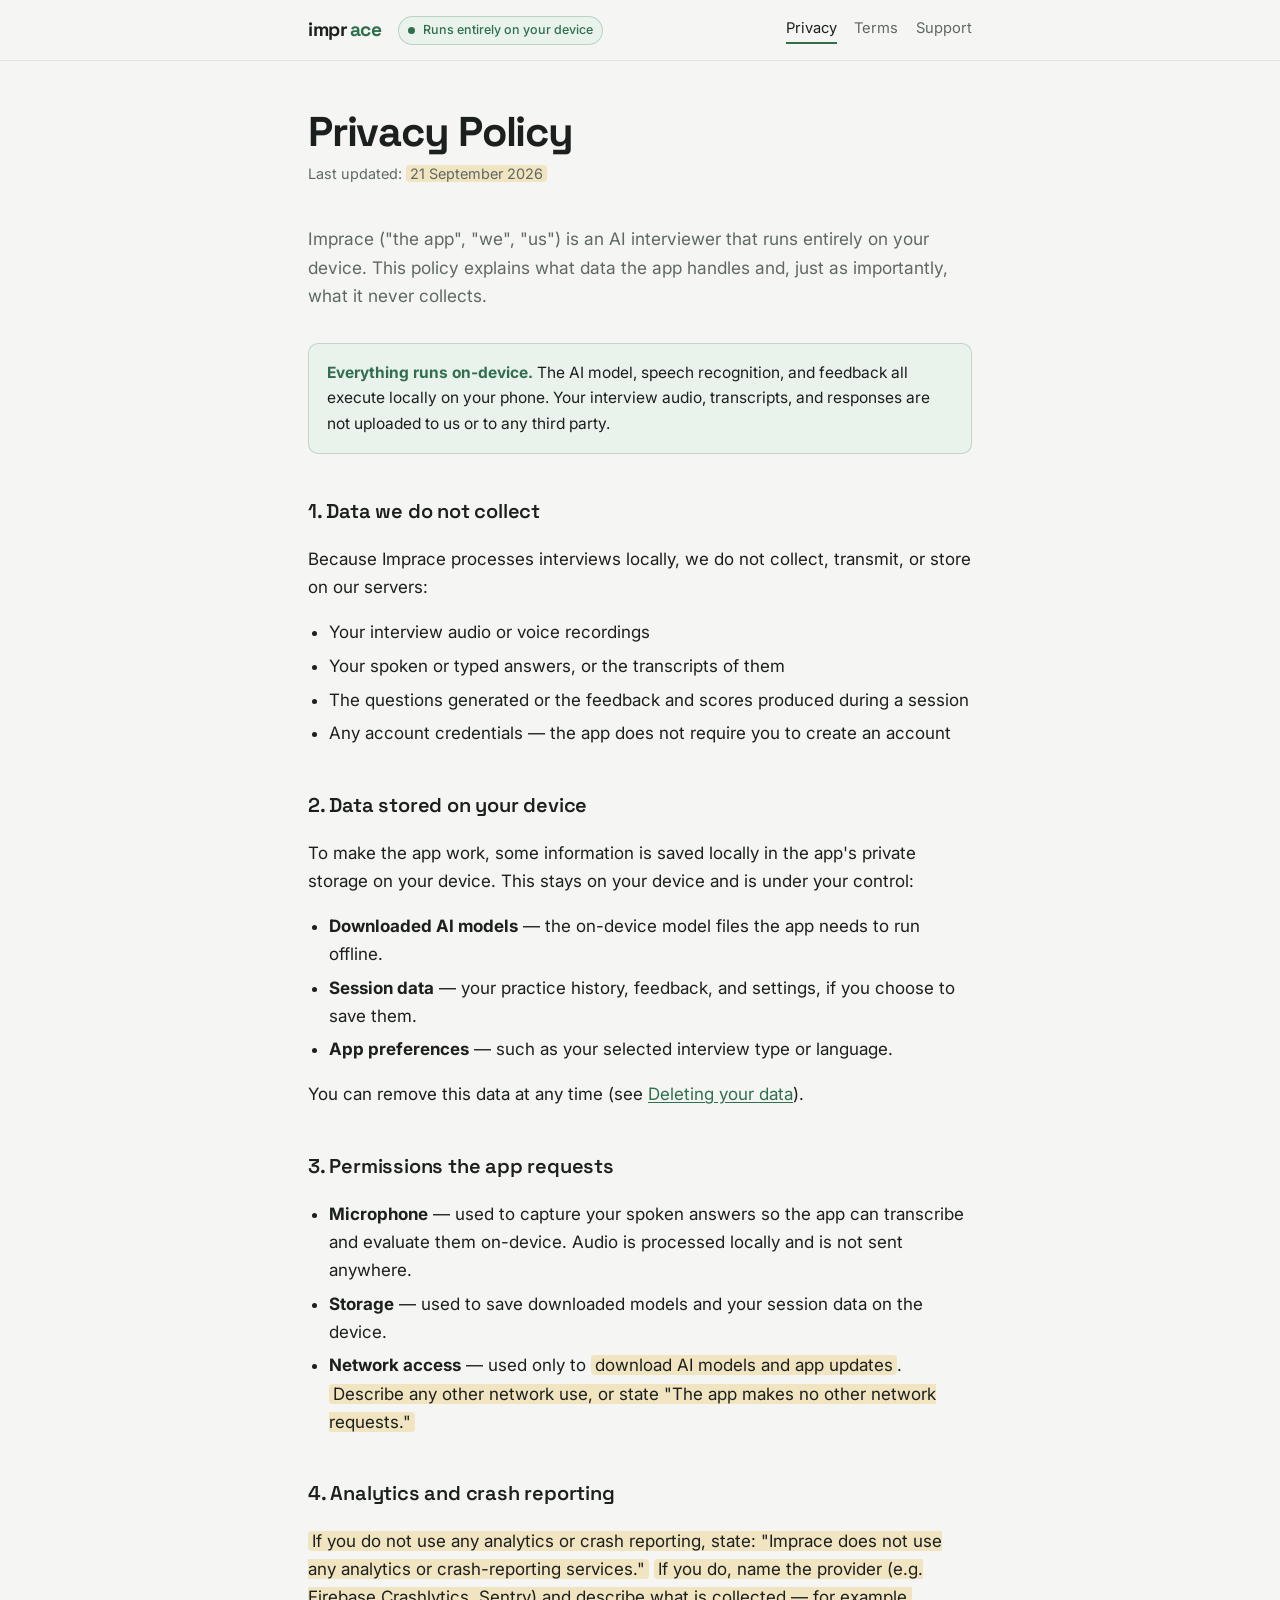
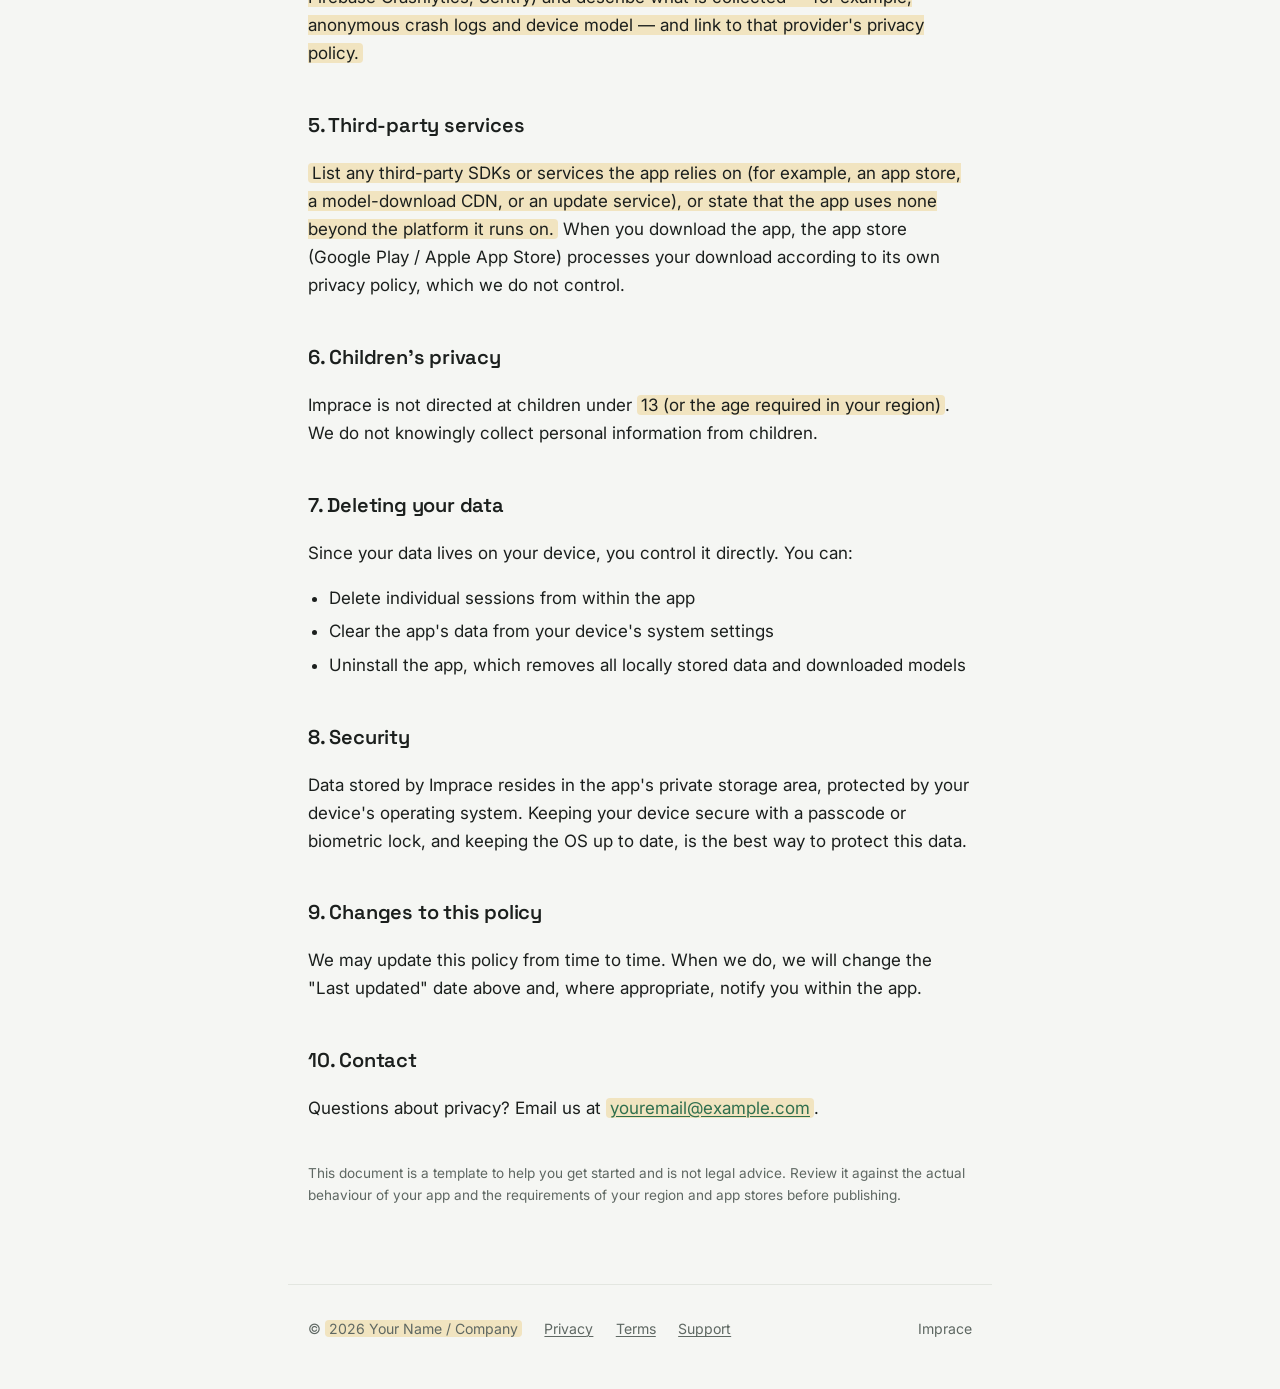
==== privacy-policy.html @ 3a984e1f "Add legal and support pages" ====
<!DOCTYPE html>
<html lang="en">
<head>
  <meta charset="UTF-8" />
  <meta name="viewport" content="width=device-width, initial-scale=1, viewport-fit=cover" />
  <title>Privacy Policy — Imprace</title>
  <meta name="description" content="Imprace privacy policy. Imprace processes interviews entirely on your device." />
  <link rel="stylesheet" href="style.css" />
</head>
<body>
  <header class="site-header">
    <div class="bar">
      <a class="brand" href="index.html">impr<span class="dot">ace</span></a>
      <span class="ondevice"><span class="led"></span> Runs entirely on your device</span>
      <nav class="pages">
        <a href="privacy-policy.html" aria-current="page">Privacy</a>
        <a href="terms-of-service.html">Terms</a>
        <a href="support.html">Support</a>
      </nav>
    </div>
  </header>

  <main>
    <h1 class="page-title">Privacy Policy</h1>
    <p class="updated">Last updated: <span class="fill">21 September 2026</span></p>

    <p class="lede">
      Imprace ("the app", "we", "us") is an AI interviewer that runs entirely on your
      device. This policy explains what data the app handles and, just as importantly,
      what it never collects.
    </p>

    <div class="callout">
      <strong>Everything runs on-device.</strong> The AI model, speech recognition, and
      feedback all execute locally on your phone. Your interview audio, transcripts, and
      responses are not uploaded to us or to any third party.
    </div>

    <h2>1. Data we do not collect</h2>
    <p>Because Imprace processes interviews locally, we do not collect, transmit, or store on our servers:</p>
    <ul>
      <li>Your interview audio or voice recordings</li>
      <li>Your spoken or typed answers, or the transcripts of them</li>
      <li>The questions generated or the feedback and scores produced during a session</li>
      <li>Any account credentials — the app does not require you to create an account</li>
    </ul>

    <h2>2. Data stored on your device</h2>
    <p>
      To make the app work, some information is saved locally in the app's private
      storage on your device. This stays on your device and is under your control:
    </p>
    <ul>
      <li><strong>Downloaded AI models</strong> — the on-device model files the app needs to run offline.</li>
      <li><strong>Session data</strong> — your practice history, feedback, and settings, if you choose to save them.</li>
      <li><strong>App preferences</strong> — such as your selected interview type or language.</li>
    </ul>
    <p>You can remove this data at any time (see <a href="#deletion">Deleting your data</a>).</p>

    <h2>3. Permissions the app requests</h2>
    <ul>
      <li><strong>Microphone</strong> — used to capture your spoken answers so the app can transcribe and evaluate them on-device. Audio is processed locally and is not sent anywhere.</li>
      <li><strong>Storage</strong> — used to save downloaded models and your session data on the device.</li>
      <li><strong>Network access</strong> — used only to <span class="fill">download AI models and app updates</span>. <span class="fill">Describe any other network use, or state "The app makes no other network requests."</span></li>
    </ul>

    <h2>4. Analytics and crash reporting</h2>
    <p>
      <span class="fill">If you do not use any analytics or crash reporting, state: "Imprace does not use any analytics or crash-reporting services."</span>
      <span class="fill">If you do, name the provider (e.g. Firebase Crashlytics, Sentry) and describe what is collected — for example, anonymous crash logs and device model — and link to that provider's privacy policy.</span>
    </p>

    <h2>5. Third-party services</h2>
    <p>
      <span class="fill">List any third-party SDKs or services the app relies on (for example, an app store, a model-download CDN, or an update service), or state that the app uses none beyond the platform it runs on.</span>
      When you download the app, the app store (Google Play / Apple App Store) processes your download according to its own privacy policy, which we do not control.
    </p>

    <h2>6. Children's privacy</h2>
    <p>
      Imprace is not directed at children under <span class="fill">13 (or the age required in your region)</span>.
      We do not knowingly collect personal information from children.
    </p>

    <h2 id="deletion">7. Deleting your data</h2>
    <p>Since your data lives on your device, you control it directly. You can:</p>
    <ul>
      <li>Delete individual sessions from within the app</li>
      <li>Clear the app's data from your device's system settings</li>
      <li>Uninstall the app, which removes all locally stored data and downloaded models</li>
    </ul>

    <h2>8. Security</h2>
    <p>
      Data stored by Imprace resides in the app's private storage area, protected by your
      device's operating system. Keeping your device secure with a passcode or biometric
      lock, and keeping the OS up to date, is the best way to protect this data.
    </p>

    <h2>9. Changes to this policy</h2>
    <p>
      We may update this policy from time to time. When we do, we will change the "Last
      updated" date above and, where appropriate, notify you within the app.
    </p>

    <h2>10. Contact</h2>
    <p>
      Questions about privacy? Email us at
      <a href="mailto:youremail@example.com" class="fill">youremail@example.com</a>.
    </p>

    <p style="color:var(--muted); font-size:0.85rem; margin-top:2.5rem;">
      This document is a template to help you get started and is not legal advice.
      Review it against the actual behaviour of your app and the requirements of your
      region and app stores before publishing.
    </p>
  </main>

  <footer>
    <span>© <span class="fill">2026 Your Name / Company</span></span>
    <a href="privacy-policy.html">Privacy</a>
    <a href="terms-of-service.html">Terms</a>
    <a href="support.html">Support</a>
    <span class="spacer">Imprace</span>
  </footer>
</body>
</html>
---- style.css ----
/* Imprace — shared styles for legal & support pages
   Palette and type are chosen around the product's identity:
   an AI interviewer that runs entirely on the device. Calm,
   grounded, technical-but-trustworthy. Not a marketing site. */

@import url('https://fonts.googleapis.com/css2?family=Inter:wght@400;500;600&family=Space+Grotesk:wght@500;600;700&display=swap');

:root {
  --paper:    #f5f6f3;
  --surface:  #ffffff;
  --ink:      #1b1f1d;
  --muted:    #5f6863;
  --line:     #e3e6e0;
  --accent:   #2f6f4e;   /* grounded forest green — "safe, local" */
  --accent-soft: #eaf2ec;

  --sans: 'Inter', system-ui, -apple-system, Segoe UI, sans-serif;
  --display: 'Space Grotesk', var(--sans);

  --wrap: 44rem;         /* ~keeps line length readable */
  --radius: 10px;
}

@media (prefers-color-scheme: dark) {
  :root {
    --paper:   #14171a;
    --surface: #1b1f22;
    --ink:     #e8ece9;
    --muted:   #9aa39d;
    --line:    #2b3033;
    --accent:  #6bbf96;
    --accent-soft: #1e2a24;
  }
}

* { box-sizing: border-box; }

html { scroll-behavior: smooth; }
@media (prefers-reduced-motion: reduce) {
  html { scroll-behavior: auto; }
  * { animation: none !important; transition: none !important; }
}

body {
  margin: 0;
  background: var(--paper);
  color: var(--ink);
  font-family: var(--sans);
  font-size: 17px;
  line-height: 1.65;
  -webkit-font-smoothing: antialiased;
}

/* ---------- Header ---------- */
.site-header {
  border-bottom: 1px solid var(--line);
  background: color-mix(in srgb, var(--paper) 88%, transparent);
  backdrop-filter: saturate(1.2) blur(6px);
  position: sticky;
  top: 0;
  z-index: 10;
}
.site-header .bar {
  max-width: var(--wrap);
  margin: 0 auto;
  padding: 0.9rem 1.25rem;
  display: flex;
  align-items: center;
  gap: 1rem;
  flex-wrap: wrap;
}
.brand {
  display: inline-flex;
  align-items: baseline;
  gap: 0.15rem;
  font-family: var(--display);
  font-weight: 700;
  font-size: 1.2rem;
  letter-spacing: -0.02em;
  color: var(--ink);
  text-decoration: none;
}
.brand .dot { color: var(--accent); }

.ondevice {
  display: inline-flex;
  align-items: center;
  gap: 0.45rem;
  font-size: 0.78rem;
  color: var(--accent);
  background: var(--accent-soft);
  border: 1px solid color-mix(in srgb, var(--accent) 25%, transparent);
  padding: 0.2rem 0.6rem;
  border-radius: 999px;
  font-weight: 500;
}
.ondevice .led {
  width: 7px; height: 7px; border-radius: 50%;
  background: var(--accent);
  box-shadow: 0 0 0 0 color-mix(in srgb, var(--accent) 60%, transparent);
  animation: pulse 2.4s ease-out infinite;
}
@keyframes pulse {
  0%   { box-shadow: 0 0 0 0 color-mix(in srgb, var(--accent) 55%, transparent); }
  70%  { box-shadow: 0 0 0 6px transparent; }
  100% { box-shadow: 0 0 0 0 transparent; }
}

nav.pages {
  margin-left: auto;
  display: flex;
  gap: 1.1rem;
  font-size: 0.92rem;
}
nav.pages a {
  color: var(--muted);
  text-decoration: none;
  padding-bottom: 2px;
  border-bottom: 2px solid transparent;
}
nav.pages a:hover { color: var(--ink); }
nav.pages a[aria-current="page"] {
  color: var(--ink);
  border-bottom-color: var(--accent);
}

/* ---------- Content ---------- */
main {
  max-width: var(--wrap);
  margin: 0 auto;
  padding: 3rem 1.25rem 4rem;
}

.page-title {
  font-family: var(--display);
  font-weight: 700;
  font-size: clamp(1.9rem, 5vw, 2.6rem);
  line-height: 1.1;
  letter-spacing: -0.03em;
  margin: 0 0 0.4rem;
}
.updated {
  color: var(--muted);
  font-size: 0.9rem;
  margin: 0 0 2.5rem;
}

h2 {
  font-family: var(--display);
  font-weight: 600;
  font-size: 1.25rem;
  letter-spacing: -0.01em;
  margin: 2.6rem 0 0.6rem;
  scroll-margin-top: 5rem;
}
h3 {
  font-weight: 600;
  font-size: 1.02rem;
  margin: 1.6rem 0 0.4rem;
}

p, li { color: var(--ink); }
a { color: var(--accent); text-decoration: underline; text-underline-offset: 2px; }
ul, ol { padding-left: 1.3rem; }
li { margin: 0.35rem 0; }

.lede {
  font-size: 1.08rem;
  color: var(--muted);
  margin-bottom: 2rem;
}

/* callout used to highlight the on-device guarantee */
.callout {
  background: var(--accent-soft);
  border: 1px solid color-mix(in srgb, var(--accent) 22%, transparent);
  border-radius: var(--radius);
  padding: 1rem 1.15rem;
  margin: 1.6rem 0;
  font-size: 0.97rem;
}
.callout strong { color: var(--accent); }

/* editable placeholders authors must fill in */
.fill {
  background: color-mix(in srgb, #e9b949 30%, transparent);
  padding: 0 0.25rem;
  border-radius: 4px;
}
@media (prefers-color-scheme: dark) {
  .fill { background: color-mix(in srgb, #e9b949 22%, transparent); }
}

/* landing page cards */
.hero { padding-top: 1rem; }
.hero .kicker {
  color: var(--accent);
  font-weight: 600;
  font-size: 0.95rem;
  margin: 0 0 0.5rem;
}
.cards {
  display: grid;
  grid-template-columns: repeat(auto-fit, minmax(15rem, 1fr));
  gap: 1rem;
  margin-top: 2.2rem;
}
.card {
  display: block;
  background: var(--surface);
  border: 1px solid var(--line);
  border-radius: var(--radius);
  padding: 1.3rem;
  text-decoration: none;
  color: var(--ink);
  transition: border-color 0.15s ease, transform 0.15s ease;
}
.card:hover { border-color: var(--accent); transform: translateY(-2px); }
.card h2 { margin: 0 0 0.3rem; font-size: 1.1rem; }
.card p { margin: 0; color: var(--muted); font-size: 0.93rem; }
.card .go { color: var(--accent); font-weight: 600; font-size: 0.9rem; display: inline-block; margin-top: 0.7rem; }

/* ---------- Footer ---------- */
footer {
  border-top: 1px solid var(--line);
  max-width: var(--wrap);
  margin: 0 auto;
  padding: 2rem 1.25rem 3rem;
  color: var(--muted);
  font-size: 0.88rem;
  display: flex;
  gap: 1rem 1.4rem;
  flex-wrap: wrap;
  align-items: center;
}
footer a { color: var(--muted); }
footer a:hover { color: var(--ink); }
footer .spacer { margin-left: auto; }

:focus-visible {
  outline: 2px solid var(--accent);
  outline-offset: 2px;
  border-radius: 3px;
}
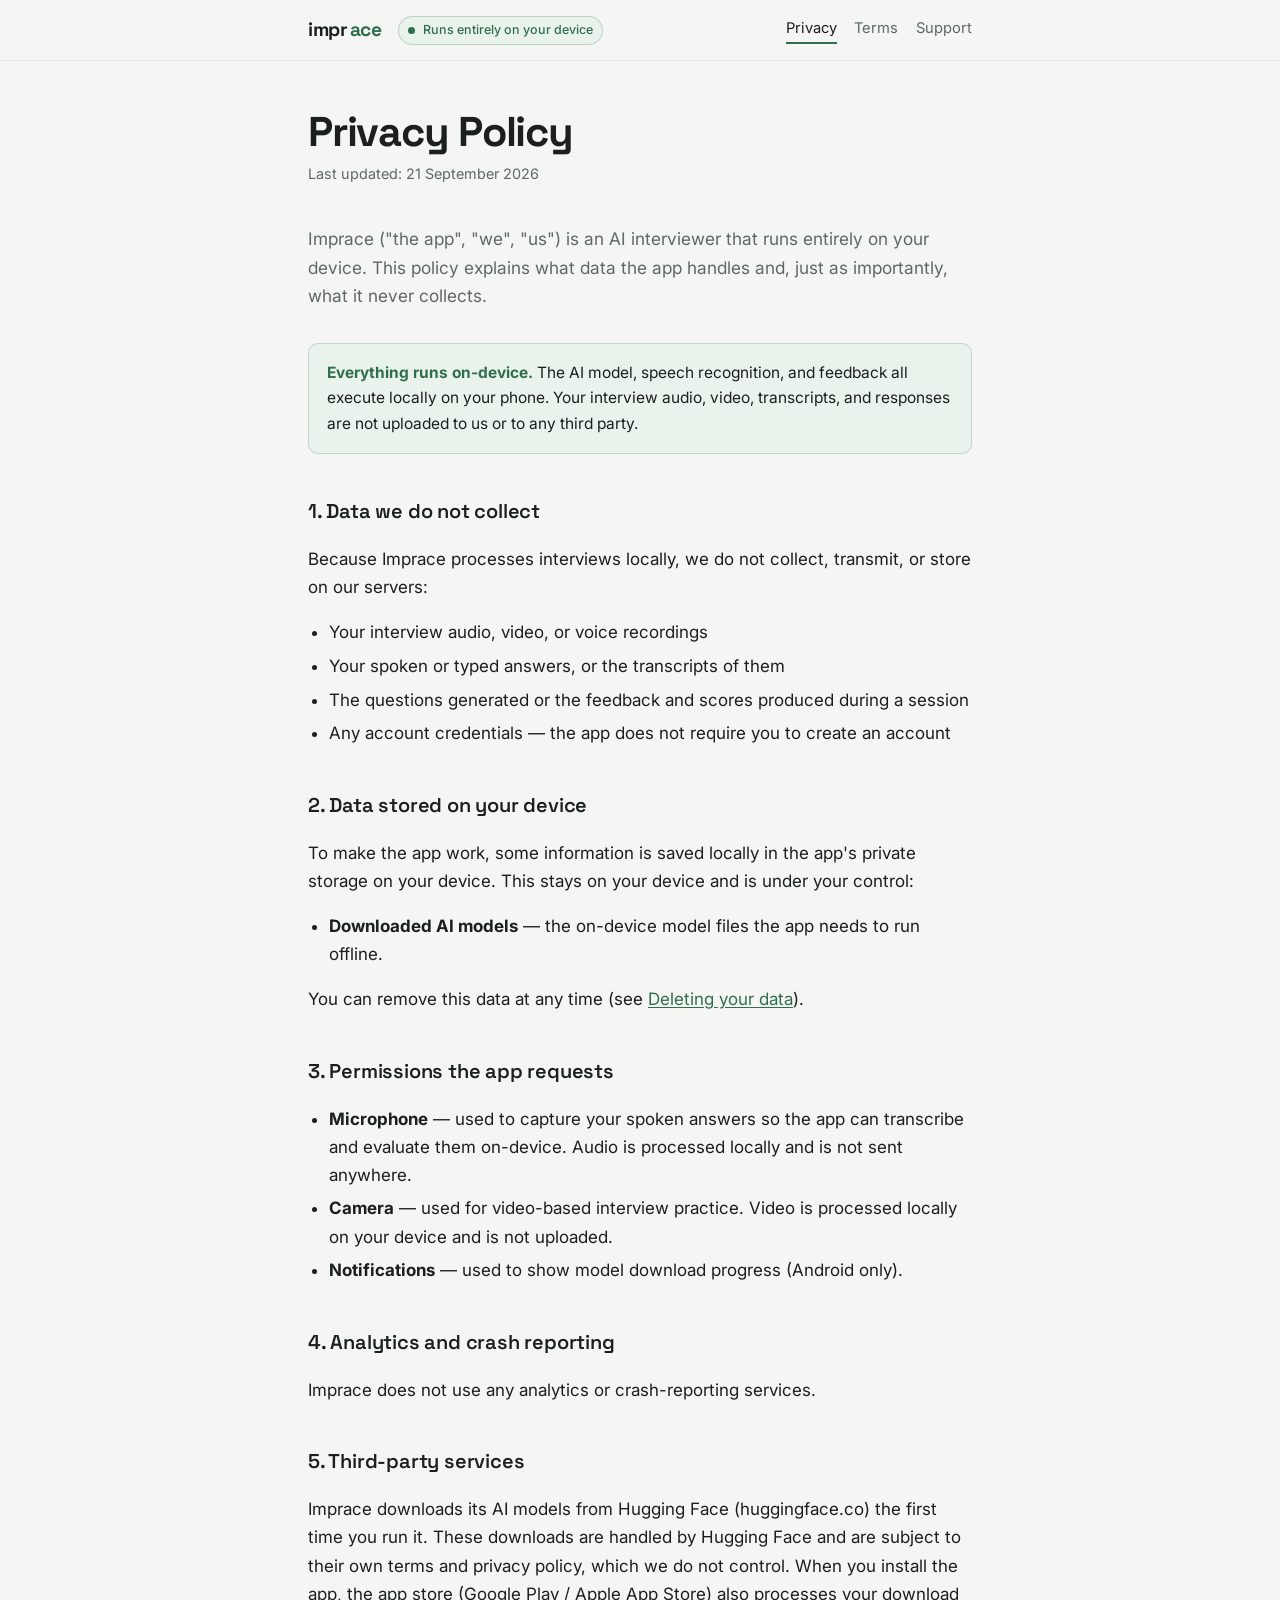
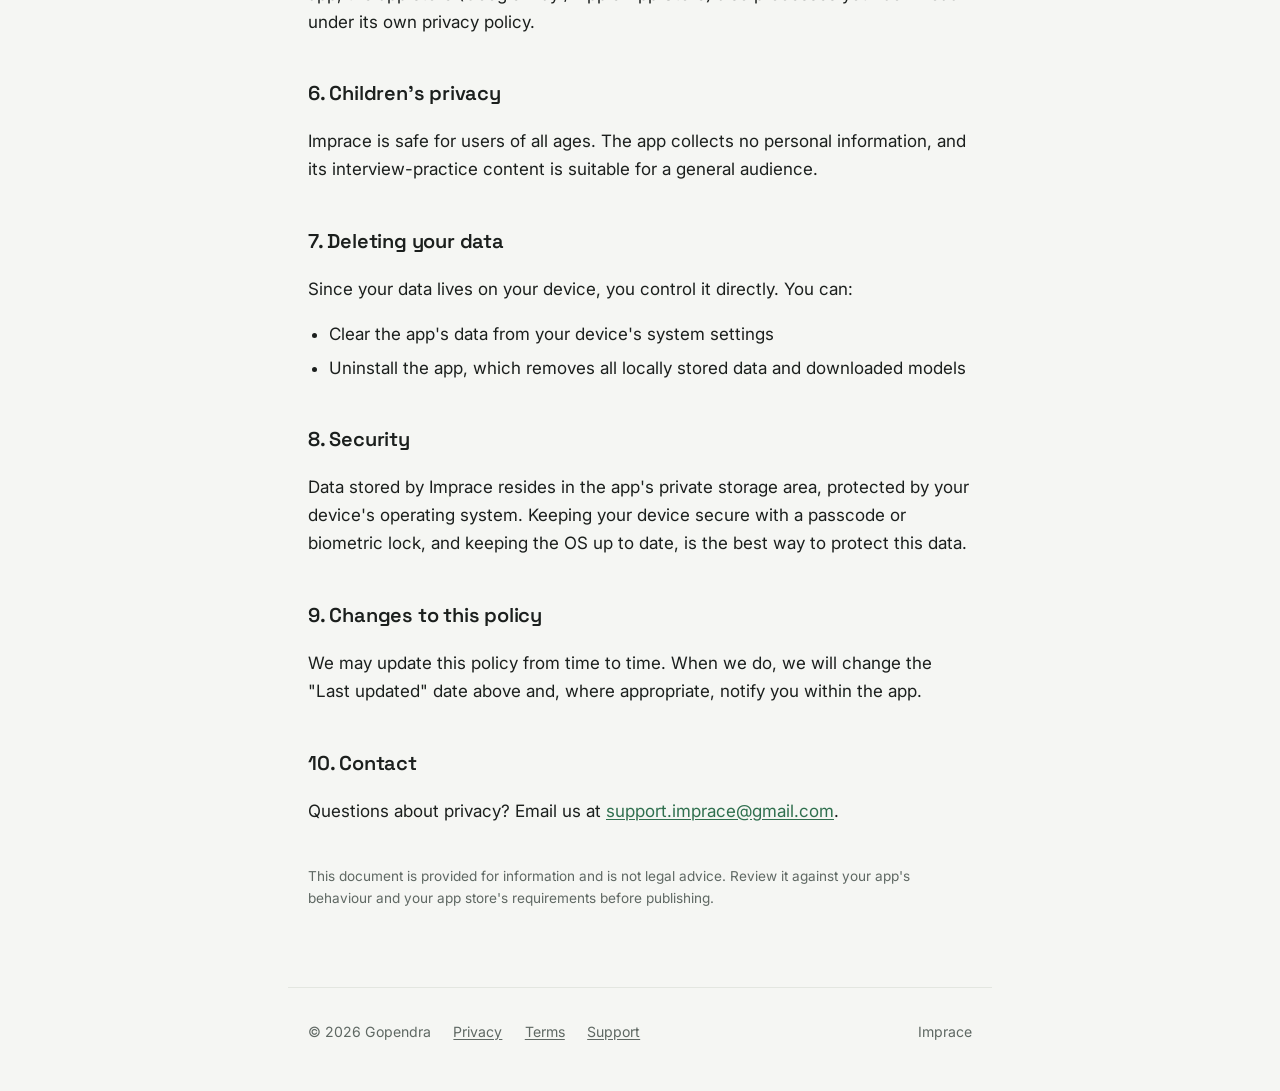
==== commit b2c8218b: "Update legal and support pages" ====
--- a/privacy-policy.html
+++ b/privacy-policy.html
@@ -1,5 +1,6 @@
 <!DOCTYPE html>
 <html lang="en">
+
 <head>
   <meta charset="UTF-8" />
   <meta name="viewport" content="width=device-width, initial-scale=1, viewport-fit=cover" />
@@ -7,6 +8,7 @@
   <meta name="description" content="Imprace privacy policy. Imprace processes interviews entirely on your device." />
   <link rel="stylesheet" href="style.css" />
 </head>
+
 <body>
   <header class="site-header">
     <div class="bar">
@@ -22,7 +24,7 @@
 
   <main>
     <h1 class="page-title">Privacy Policy</h1>
-    <p class="updated">Last updated: <span class="fill">21 September 2026</span></p>
+    <p class="updated">Last updated: 21 September 2026</p>
 
     <p class="lede">
       Imprace ("the app", "we", "us") is an AI interviewer that runs entirely on your
@@ -32,14 +34,14 @@
 
     <div class="callout">
       <strong>Everything runs on-device.</strong> The AI model, speech recognition, and
-      feedback all execute locally on your phone. Your interview audio, transcripts, and
-      responses are not uploaded to us or to any third party.
+      feedback all execute locally on your phone. Your interview audio, video, transcripts,
+      and responses are not uploaded to us or to any third party.
     </div>
 
     <h2>1. Data we do not collect</h2>
     <p>Because Imprace processes interviews locally, we do not collect, transmit, or store on our servers:</p>
     <ul>
-      <li>Your interview audio or voice recordings</li>
+      <li>Your interview audio, video, or voice recordings</li>
       <li>Your spoken or typed answers, or the transcripts of them</li>
       <li>The questions generated or the feedback and scores produced during a session</li>
       <li>Any account credentials — the app does not require you to create an account</li>
@@ -52,40 +54,38 @@
     </p>
     <ul>
       <li><strong>Downloaded AI models</strong> — the on-device model files the app needs to run offline.</li>
-      <li><strong>Session data</strong> — your practice history, feedback, and settings, if you choose to save them.</li>
-      <li><strong>App preferences</strong> — such as your selected interview type or language.</li>
     </ul>
     <p>You can remove this data at any time (see <a href="#deletion">Deleting your data</a>).</p>
 
     <h2>3. Permissions the app requests</h2>
     <ul>
-      <li><strong>Microphone</strong> — used to capture your spoken answers so the app can transcribe and evaluate them on-device. Audio is processed locally and is not sent anywhere.</li>
-      <li><strong>Storage</strong> — used to save downloaded models and your session data on the device.</li>
-      <li><strong>Network access</strong> — used only to <span class="fill">download AI models and app updates</span>. <span class="fill">Describe any other network use, or state "The app makes no other network requests."</span></li>
+      <li><strong>Microphone</strong> — used to capture your spoken answers so the app can transcribe and evaluate them
+        on-device. Audio is processed locally and is not sent anywhere.</li>
+      <li><strong>Camera</strong> — used for video-based interview practice. Video is processed locally on your device
+        and is not uploaded.</li>
+      <li><strong>Notifications</strong> — used to show model download progress (Android only).</li>
     </ul>
 
     <h2>4. Analytics and crash reporting</h2>
-    <p>
-      <span class="fill">If you do not use any analytics or crash reporting, state: "Imprace does not use any analytics or crash-reporting services."</span>
-      <span class="fill">If you do, name the provider (e.g. Firebase Crashlytics, Sentry) and describe what is collected — for example, anonymous crash logs and device model — and link to that provider's privacy policy.</span>
-    </p>
+    <p>Imprace does not use any analytics or crash-reporting services.</p>
 
     <h2>5. Third-party services</h2>
     <p>
-      <span class="fill">List any third-party SDKs or services the app relies on (for example, an app store, a model-download CDN, or an update service), or state that the app uses none beyond the platform it runs on.</span>
-      When you download the app, the app store (Google Play / Apple App Store) processes your download according to its own privacy policy, which we do not control.
+      Imprace downloads its AI models from Hugging Face (huggingface.co) the first time you
+      run it. These downloads are handled by Hugging Face and are subject to their own terms
+      and privacy policy, which we do not control. When you install the app, the app store
+      (Google Play / Apple App Store) also processes your download under its own privacy policy.
     </p>
 
     <h2>6. Children's privacy</h2>
     <p>
-      Imprace is not directed at children under <span class="fill">13 (or the age required in your region)</span>.
-      We do not knowingly collect personal information from children.
+      Imprace is safe for users of all ages. The app collects no personal information, and
+      its interview-practice content is suitable for a general audience.
     </p>
 
     <h2 id="deletion">7. Deleting your data</h2>
     <p>Since your data lives on your device, you control it directly. You can:</p>
     <ul>
-      <li>Delete individual sessions from within the app</li>
       <li>Clear the app's data from your device's system settings</li>
       <li>Uninstall the app, which removes all locally stored data and downloaded models</li>
     </ul>
@@ -106,22 +106,22 @@
     <h2>10. Contact</h2>
     <p>
       Questions about privacy? Email us at
-      <a href="mailto:youremail@example.com" class="fill">youremail@example.com</a>.
+      <a href="mailto:support.imprace@gmail.com">support.imprace@gmail.com</a>.
     </p>
 
     <p style="color:var(--muted); font-size:0.85rem; margin-top:2.5rem;">
-      This document is a template to help you get started and is not legal advice.
-      Review it against the actual behaviour of your app and the requirements of your
-      region and app stores before publishing.
+      This document is provided for information and is not legal advice. Review it against
+      your app's behaviour and your app store's requirements before publishing.
     </p>
   </main>
 
   <footer>
-    <span>© <span class="fill">2026 Your Name / Company</span></span>
+    <span>© 2026 Gopendra</span>
     <a href="privacy-policy.html">Privacy</a>
     <a href="terms-of-service.html">Terms</a>
     <a href="support.html">Support</a>
     <span class="spacer">Imprace</span>
   </footer>
 </body>
-</html>
+
+</html>
--- a/style.css
+++ b/style.css
@@ -6,39 +6,52 @@
 @import url('https://fonts.googleapis.com/css2?family=Inter:wght@400;500;600&family=Space+Grotesk:wght@500;600;700&display=swap');
 
 :root {
-  --paper:    #f5f6f3;
-  --surface:  #ffffff;
-  --ink:      #1b1f1d;
-  --muted:    #5f6863;
-  --line:     #e3e6e0;
-  --accent:   #2f6f4e;   /* grounded forest green — "safe, local" */
+  --paper: #f5f6f3;
+  --surface: #ffffff;
+  --ink: #1b1f1d;
+  --muted: #5f6863;
+  --line: #e3e6e0;
+  --accent: #2f6f4e;
+  /* grounded forest green — "safe, local" */
   --accent-soft: #eaf2ec;
 
   --sans: 'Inter', system-ui, -apple-system, Segoe UI, sans-serif;
   --display: 'Space Grotesk', var(--sans);
 
-  --wrap: 44rem;         /* ~keeps line length readable */
+  --wrap: 44rem;
+  /* ~keeps line length readable */
   --radius: 10px;
 }
 
 @media (prefers-color-scheme: dark) {
   :root {
-    --paper:   #14171a;
+    --paper: #14171a;
     --surface: #1b1f22;
-    --ink:     #e8ece9;
-    --muted:   #9aa39d;
-    --line:    #2b3033;
-    --accent:  #6bbf96;
+    --ink: #e8ece9;
+    --muted: #9aa39d;
+    --line: #2b3033;
+    --accent: #6bbf96;
     --accent-soft: #1e2a24;
   }
 }
 
-* { box-sizing: border-box; }
-
-html { scroll-behavior: smooth; }
+* {
+  box-sizing: border-box;
+}
+
+html {
+  scroll-behavior: smooth;
+}
+
 @media (prefers-reduced-motion: reduce) {
-  html { scroll-behavior: auto; }
-  * { animation: none !important; transition: none !important; }
+  html {
+    scroll-behavior: auto;
+  }
+
+  * {
+    animation: none !important;
+    transition: none !important;
+  }
 }
 
 body {
@@ -60,6 +73,7 @@
   top: 0;
   z-index: 10;
 }
+
 .site-header .bar {
   max-width: var(--wrap);
   margin: 0 auto;
@@ -69,6 +83,7 @@
   gap: 1rem;
   flex-wrap: wrap;
 }
+
 .brand {
   display: inline-flex;
   align-items: baseline;
@@ -80,7 +95,10 @@
   color: var(--ink);
   text-decoration: none;
 }
-.brand .dot { color: var(--accent); }
+
+.brand .dot {
+  color: var(--accent);
+}
 
 .ondevice {
   display: inline-flex;
@@ -94,16 +112,28 @@
   border-radius: 999px;
   font-weight: 500;
 }
+
 .ondevice .led {
-  width: 7px; height: 7px; border-radius: 50%;
+  width: 7px;
+  height: 7px;
+  border-radius: 50%;
   background: var(--accent);
   box-shadow: 0 0 0 0 color-mix(in srgb, var(--accent) 60%, transparent);
   animation: pulse 2.4s ease-out infinite;
 }
+
 @keyframes pulse {
-  0%   { box-shadow: 0 0 0 0 color-mix(in srgb, var(--accent) 55%, transparent); }
-  70%  { box-shadow: 0 0 0 6px transparent; }
-  100% { box-shadow: 0 0 0 0 transparent; }
+  0% {
+    box-shadow: 0 0 0 0 color-mix(in srgb, var(--accent) 55%, transparent);
+  }
+
+  70% {
+    box-shadow: 0 0 0 6px transparent;
+  }
+
+  100% {
+    box-shadow: 0 0 0 0 transparent;
+  }
 }
 
 nav.pages {
@@ -112,13 +142,18 @@
   gap: 1.1rem;
   font-size: 0.92rem;
 }
+
 nav.pages a {
   color: var(--muted);
   text-decoration: none;
   padding-bottom: 2px;
   border-bottom: 2px solid transparent;
 }
-nav.pages a:hover { color: var(--ink); }
+
+nav.pages a:hover {
+  color: var(--ink);
+}
+
 nav.pages a[aria-current="page"] {
   color: var(--ink);
   border-bottom-color: var(--accent);
@@ -139,6 +174,7 @@
   letter-spacing: -0.03em;
   margin: 0 0 0.4rem;
 }
+
 .updated {
   color: var(--muted);
   font-size: 0.9rem;
@@ -153,16 +189,32 @@
   margin: 2.6rem 0 0.6rem;
   scroll-margin-top: 5rem;
 }
+
 h3 {
   font-weight: 600;
   font-size: 1.02rem;
   margin: 1.6rem 0 0.4rem;
 }
 
-p, li { color: var(--ink); }
-a { color: var(--accent); text-decoration: underline; text-underline-offset: 2px; }
-ul, ol { padding-left: 1.3rem; }
-li { margin: 0.35rem 0; }
+p,
+li {
+  color: var(--ink);
+}
+
+a {
+  color: var(--accent);
+  text-decoration: underline;
+  text-underline-offset: 2px;
+}
+
+ul,
+ol {
+  padding-left: 1.3rem;
+}
+
+li {
+  margin: 0.35rem 0;
+}
 
 .lede {
   font-size: 1.08rem;
@@ -179,7 +231,10 @@
   margin: 1.6rem 0;
   font-size: 0.97rem;
 }
-.callout strong { color: var(--accent); }
+
+.callout strong {
+  color: var(--accent);
+}
 
 /* editable placeholders authors must fill in */
 .fill {
@@ -187,24 +242,32 @@
   padding: 0 0.25rem;
   border-radius: 4px;
 }
+
 @media (prefers-color-scheme: dark) {
-  .fill { background: color-mix(in srgb, #e9b949 22%, transparent); }
+  .fill {
+    background: color-mix(in srgb, #e9b949 22%, transparent);
+  }
 }
 
 /* landing page cards */
-.hero { padding-top: 1rem; }
+.hero {
+  padding-top: 1rem;
+}
+
 .hero .kicker {
   color: var(--accent);
   font-weight: 600;
   font-size: 0.95rem;
   margin: 0 0 0.5rem;
 }
+
 .cards {
   display: grid;
   grid-template-columns: repeat(auto-fit, minmax(15rem, 1fr));
   gap: 1rem;
   margin-top: 2.2rem;
 }
+
 .card {
   display: block;
   background: var(--surface);
@@ -215,10 +278,30 @@
   color: var(--ink);
   transition: border-color 0.15s ease, transform 0.15s ease;
 }
-.card:hover { border-color: var(--accent); transform: translateY(-2px); }
-.card h2 { margin: 0 0 0.3rem; font-size: 1.1rem; }
-.card p { margin: 0; color: var(--muted); font-size: 0.93rem; }
-.card .go { color: var(--accent); font-weight: 600; font-size: 0.9rem; display: inline-block; margin-top: 0.7rem; }
+
+.card:hover {
+  border-color: var(--accent);
+  transform: translateY(-2px);
+}
+
+.card h2 {
+  margin: 0 0 0.3rem;
+  font-size: 1.1rem;
+}
+
+.card p {
+  margin: 0;
+  color: var(--muted);
+  font-size: 0.93rem;
+}
+
+.card .go {
+  color: var(--accent);
+  font-weight: 600;
+  font-size: 0.9rem;
+  display: inline-block;
+  margin-top: 0.7rem;
+}
 
 /* ---------- Footer ---------- */
 footer {
@@ -233,12 +316,21 @@
   flex-wrap: wrap;
   align-items: center;
 }
-footer a { color: var(--muted); }
-footer a:hover { color: var(--ink); }
-footer .spacer { margin-left: auto; }
+
+footer a {
+  color: var(--muted);
+}
+
+footer a:hover {
+  color: var(--ink);
+}
+
+footer .spacer {
+  margin-left: auto;
+}
 
 :focus-visible {
   outline: 2px solid var(--accent);
   outline-offset: 2px;
   border-radius: 3px;
-}
+}
